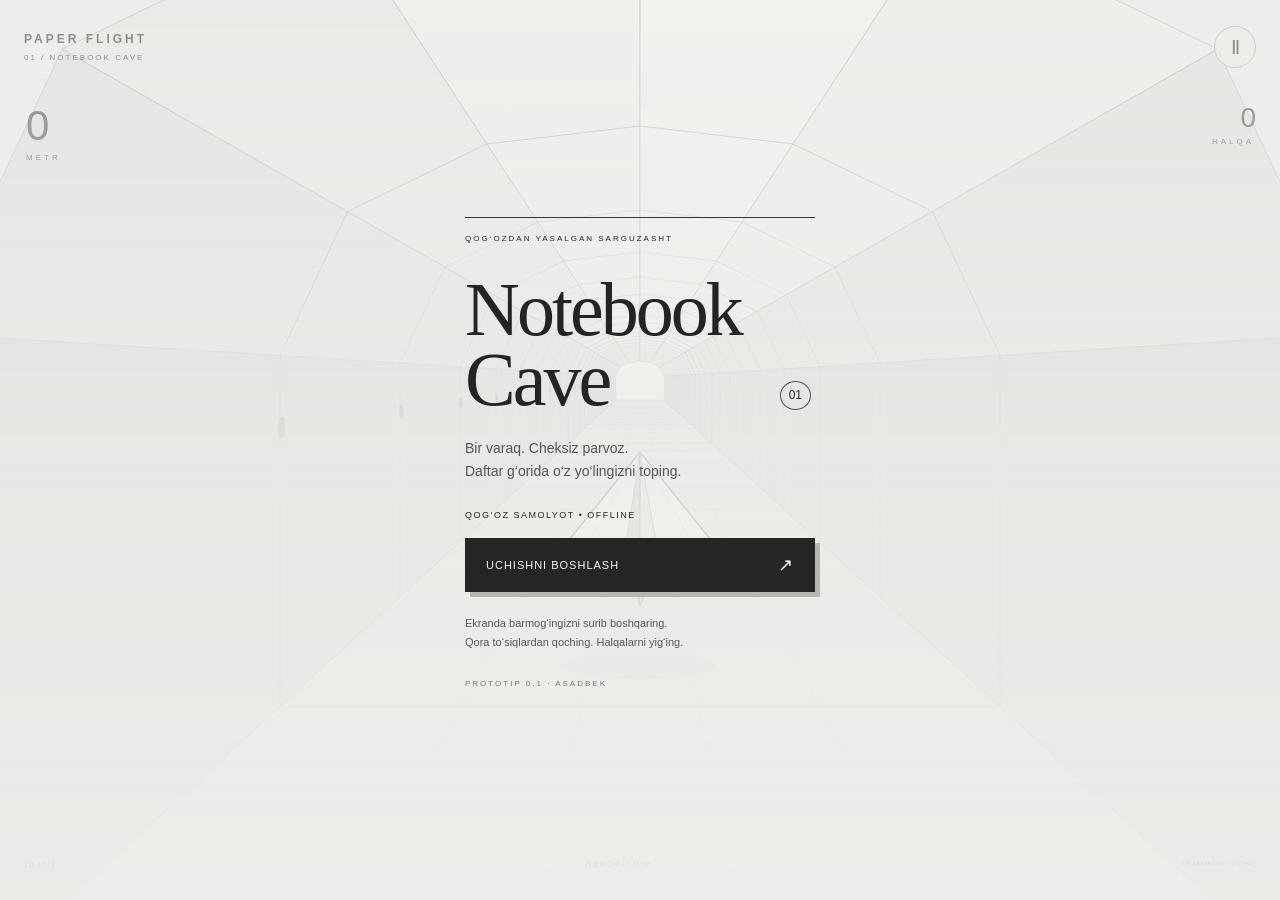
==== notebook/src/main/assets/index.html @ 776c1f05 "Add standalone offline Notebook Cave paper-flight Android prototype" ====
<!doctype html>
<html lang="uz">
<head>
<meta charset="utf-8">
<meta name="viewport" content="width=device-width,initial-scale=1,maximum-scale=1,user-scalable=no,viewport-fit=cover">
<meta http-equiv="Content-Security-Policy" content="default-src 'self'; script-src 'self'; style-src 'self'; img-src 'self' data:; connect-src 'none'">
<title>Notebook Cave</title>
<link rel="stylesheet" href="style.css">
</head>
<body>
<canvas id="world" aria-label="Qog‘oz tunnelda samolyot uchish o‘yini"></canvas>
<header>
  <div class="brand">PAPER FLIGHT <span>01 / NOTEBOOK CAVE</span></div>
  <button id="pause" aria-label="Pauza">Ⅱ</button>
</header>
<section class="hud" aria-label="O‘yin ko‘rsatkichlari">
  <div><strong id="distance">0</strong><span>METR</span></div>
  <div class="right"><strong id="rings">0</strong><span>HALQA</span></div>
</section>
<div id="toast" aria-live="polite"></div>
<footer><span id="speed">18 m/s</span><span id="record">REKORD 0 m</span><button id="quality">TEJAMKOR: O‘CHIQ</button></footer>
<section id="overlay" class="overlay">
  <div class="card">
    <div class="eyebrow">QOG‘OZDAN YASALGAN SARGUZASHT</div>
    <h1 id="title">Notebook<br>Cave<span>01</span></h1>
    <p id="description">Bir varaq. Cheksiz parvoz.<br>Daftar g‘orida o‘z yo‘lingizni toping.</p>
    <div id="result" class="result">QOG‘OZ SAMOLYOT • OFFLINE</div>
    <button id="start" class="primary">UCHISHNI BOSHLASH <span>↗</span></button>
    <p class="help">Ekranda barmog‘ingizni surib boshqaring.<br>Qora to‘siqlardan qoching. Halqalarni yig‘ing.</p>
    <p class="version">PROTOTIP 0.1 · ASADBEK</p>
  </div>
</section>
<script src="engine.js"></script>
<script src="game.js"></script>
</body>
</html>
---- notebook/src/main/assets/style.css ----
*{box-sizing:border-box;-webkit-tap-highlight-color:transparent}html,body{margin:0;width:100%;height:100%;overflow:hidden;background:#eeedeb;color:#242424;font-family:Arial,Helvetica,sans-serif;touch-action:none;user-select:none}canvas{position:fixed;inset:0;width:100%;height:100%}button{font:inherit;color:inherit;cursor:pointer;touch-action:manipulation}header{position:absolute;top:max(26px,env(safe-area-inset-top));left:24px;right:24px;display:flex;justify-content:space-between;align-items:center}.brand{font-size:12px;letter-spacing:3px;font-weight:800}.brand span{display:block;font-size:8px;letter-spacing:2px;font-weight:400;margin-top:7px}#pause{width:42px;height:42px;border:1px solid #aaa;background:#eeedeacc;border-radius:50%;font-size:19px}.hud{position:absolute;top:102px;left:26px;right:26px;display:flex;justify-content:space-between;pointer-events:none}.hud strong{font-size:42px;font-weight:400;letter-spacing:-2px;font-variant-numeric:tabular-nums}.hud span{display:block;font-size:8px;letter-spacing:3px;margin-top:3px}.hud .right{text-align:right}.hud .right strong{font-size:28px}footer{position:absolute;bottom:max(23px,env(safe-area-inset-bottom));left:23px;right:23px;display:flex;justify-content:space-between;align-items:center;gap:8px;font-size:9px;letter-spacing:1px}#quality{border:0;border-bottom:1px solid #999;padding:8px 0;background:transparent;font-size:8px}.overlay{position:absolute;inset:0;display:grid;place-items:center;background:linear-gradient(#eeedeb80,#eeedebd9 50%,#eeedebee);padding:24px}.overlay[hidden]{display:none}.card{width:min(100%,350px);padding-top:15px}.eyebrow{font-size:8px;letter-spacing:2px;border-top:1px solid #353535;padding-top:16px}h1{font-family:Georgia,serif;font-weight:400;font-size:clamp(48px,14vw,76px);line-height:.92;letter-spacing:-3px;margin:32px 0 22px;position:relative}h1 span{font-family:Arial,sans-serif;font-size:12px;letter-spacing:0;position:absolute;right:4px;bottom:5px;border:1px solid #555;padding:8px;border-radius:50%}p{font-size:14px;line-height:1.7;color:#555}.result{margin:26px 0 18px;font-size:9px;letter-spacing:1.5px}.primary{width:100%;border:0;background:#252525;color:#f8f8f8;text-align:left;padding:21px;font-size:11px;letter-spacing:1px;box-shadow:5px 5px 0 #b7b6b2}.primary span{float:right;font-size:18px;line-height:12px}.help{font-size:11px;margin-top:22px}.version{font-size:8px;letter-spacing:2px;margin-top:25px;color:#777}#toast{position:absolute;top:30%;left:0;right:0;text-align:center;font-size:13px;font-weight:bold;letter-spacing:2px;pointer-events:none;opacity:0;transition:opacity .2s}@media(max-height:600px){h1{font-size:42px;margin:15px 0}.card{padding:0}.result{margin:10px 0}.help{margin:12px 0}.version{margin:10px 0}.primary{padding:15px}}
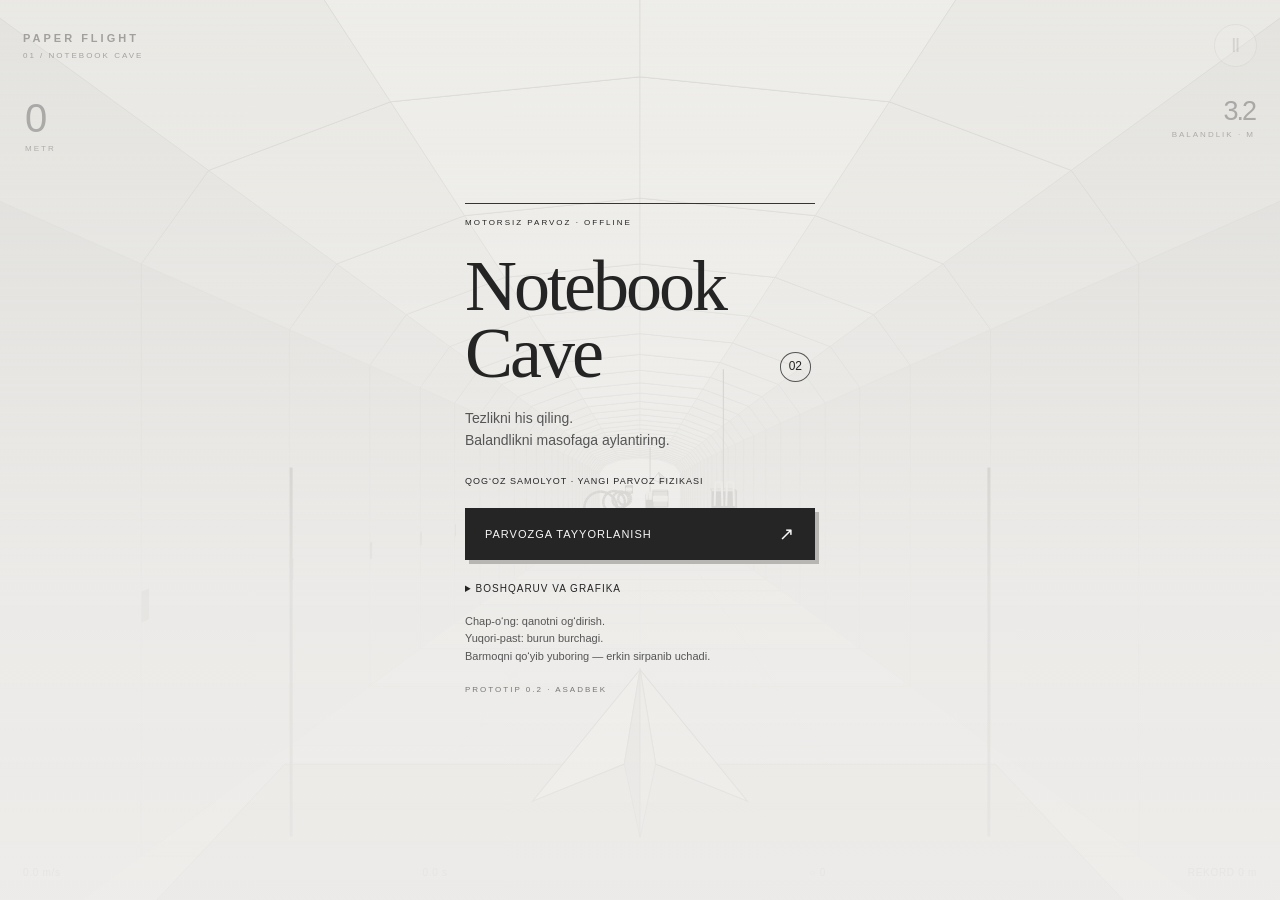
==== commit aace4e32: "Model unpowered paper flight with launch, bank/pitch controls, stall and landings" ====
--- a/notebook/src/main/assets/index.html
+++ b/notebook/src/main/assets/index.html
@@ -1,36 +1,30 @@
 <!doctype html>
-<html lang="uz">
-<head>
+<html lang="uz"><head>
 <meta charset="utf-8">
 <meta name="viewport" content="width=device-width,initial-scale=1,maximum-scale=1,user-scalable=no,viewport-fit=cover">
 <meta http-equiv="Content-Security-Policy" content="default-src 'self'; script-src 'self'; style-src 'self'; img-src 'self' data:; connect-src 'none'">
-<title>Notebook Cave</title>
-<link rel="stylesheet" href="style.css">
-</head>
-<body>
-<canvas id="world" aria-label="Qog‘oz tunnelda samolyot uchish o‘yini"></canvas>
-<header>
-  <div class="brand">PAPER FLIGHT <span>01 / NOTEBOOK CAVE</span></div>
-  <button id="pause" aria-label="Pauza">Ⅱ</button>
-</header>
-<section class="hud" aria-label="O‘yin ko‘rsatkichlari">
-  <div><strong id="distance">0</strong><span>METR</span></div>
-  <div class="right"><strong id="rings">0</strong><span>HALQA</span></div>
-</section>
-<div id="toast" aria-live="polite"></div>
-<footer><span id="speed">18 m/s</span><span id="record">REKORD 0 m</span><button id="quality">TEJAMKOR: O‘CHIQ</button></footer>
-<section id="overlay" class="overlay">
-  <div class="card">
-    <div class="eyebrow">QOG‘OZDAN YASALGAN SARGUZASHT</div>
-    <h1 id="title">Notebook<br>Cave<span>01</span></h1>
-    <p id="description">Bir varaq. Cheksiz parvoz.<br>Daftar g‘orida o‘z yo‘lingizni toping.</p>
-    <div id="result" class="result">QOG‘OZ SAMOLYOT • OFFLINE</div>
-    <button id="start" class="primary">UCHISHNI BOSHLASH <span>↗</span></button>
-    <p class="help">Ekranda barmog‘ingizni surib boshqaring.<br>Qora to‘siqlardan qoching. Halqalarni yig‘ing.</p>
-    <p class="version">PROTOTIP 0.1 · ASADBEK</p>
-  </div>
-</section>
-<script src="engine.js"></script>
-<script src="game.js"></script>
-</body>
-</html>
+<title>Notebook Cave</title><link rel="stylesheet" href="style.css">
+</head><body>
+<canvas id="world" aria-label="Qog‘oz samolyot parvozi"></canvas>
+<header><div class="brand">PAPER FLIGHT<span>01 / NOTEBOOK CAVE</span></div><button id="pause" aria-label="Pauza">Ⅱ</button></header>
+<section class="hud"><div><strong id="distance">0</strong><span>METR</span></div><div class="right"><strong id="altitude">3.2</strong><span>BALANDLIK · M</span></div></section>
+<div id="warning" role="status"></div><div id="toast" aria-live="polite"></div>
+<div id="launch-panel" hidden><span class="eyebrow">01 — UCHIRISH</span><h2>Torting. Nishonlang. Uchiring.</h2><p>Doirani pastga tortib, qo‘yib yuboring.<br>Yon tomonga surish uchirish yo‘nalishini o‘zgartiradi.</p><div id="pull-zone"><div id="pull-knob">↓</div></div><div class="launch-stats"><span id="power">KUCH 0%</span><span id="angle">BURCHAK 6°</span></div><input id="launch-angle" aria-label="Uchirish burchagi" type="range" min="-5" max="20" value="6"><span class="small">Uchirish burchagi</span></div>
+<div id="stick" hidden><span></span><i></i></div>
+<div id="hint" hidden>EKRANDA SURING · QANOTNI OG‘DIRING</div>
+<footer><span id="speed">0.0 m/s</span><span id="time">0.0 s</span><span id="rings">○ 0</span><span id="record">REKORD 0 m</span></footer>
+<section id="overlay" class="overlay"><div class="card">
+<div class="eyebrow">MOTORSIZ PARVOZ · OFFLINE</div>
+<h1 id="title">Notebook<br>Cave<span>02</span></h1>
+<p id="description">Tezlikni his qiling.<br>Balandlikni masofaga aylantiring.</p>
+<div id="result" class="result">QOG‘OZ SAMOLYOT · YANGI PARVOZ FIZIKASI</div>
+<button id="start" class="primary">PARVOZGA TAYYORLANISH <span>↗</span></button>
+<button id="restart" class="secondary" hidden>YANGI PARVOZ</button>
+<details id="settings"><summary>BOSHQARUV VA GRAFIKA</summary>
+<label>Sezgirlik <output id="sensitivity-value">1.0×</output><input id="sensitivity" type="range" min="50" max="150" value="100"></label>
+<label class="check"><input id="invert" type="checkbox"> Pilot boshqaruvi: pastga tortish — burun yuqoriga</label>
+<button id="quality">TEJAMKOR REJIM: O‘CHIQ</button></details>
+<p id="help" class="help">Chap-o‘ng: qanotni og‘dirish.<br>Yuqori-past: burun burchagi.<br>Barmoqni qo‘yib yuboring — erkin sirpanib uchadi.</p>
+<p class="version">PROTOTIP 0.2 · ASADBEK</p>
+</div></section>
+<script src="engine.js"></script><script src="game.js"></script></body></html>
--- a/notebook/src/main/assets/style.css
+++ b/notebook/src/main/assets/style.css
@@ -1 +1 @@
-*{box-sizing:border-box;-webkit-tap-highlight-color:transparent}html,body{margin:0;width:100%;height:100%;overflow:hidden;background:#eeedeb;color:#242424;font-family:Arial,Helvetica,sans-serif;touch-action:none;user-select:none}canvas{position:fixed;inset:0;width:100%;height:100%}button{font:inherit;color:inherit;cursor:pointer;touch-action:manipulation}header{position:absolute;top:max(26px,env(safe-area-inset-top));left:24px;right:24px;display:flex;justify-content:space-between;align-items:center}.brand{font-size:12px;letter-spacing:3px;font-weight:800}.brand span{display:block;font-size:8px;letter-spacing:2px;font-weight:400;margin-top:7px}#pause{width:42px;height:42px;border:1px solid #aaa;background:#eeedeacc;border-radius:50%;font-size:19px}.hud{position:absolute;top:102px;left:26px;right:26px;display:flex;justify-content:space-between;pointer-events:none}.hud strong{font-size:42px;font-weight:400;letter-spacing:-2px;font-variant-numeric:tabular-nums}.hud span{display:block;font-size:8px;letter-spacing:3px;margin-top:3px}.hud .right{text-align:right}.hud .right strong{font-size:28px}footer{position:absolute;bottom:max(23px,env(safe-area-inset-bottom));left:23px;right:23px;display:flex;justify-content:space-between;align-items:center;gap:8px;font-size:9px;letter-spacing:1px}#quality{border:0;border-bottom:1px solid #999;padding:8px 0;background:transparent;font-size:8px}.overlay{position:absolute;inset:0;display:grid;place-items:center;background:linear-gradient(#eeedeb80,#eeedebd9 50%,#eeedebee);padding:24px}.overlay[hidden]{display:none}.card{width:min(100%,350px);padding-top:15px}.eyebrow{font-size:8px;letter-spacing:2px;border-top:1px solid #353535;padding-top:16px}h1{font-family:Georgia,serif;font-weight:400;font-size:clamp(48px,14vw,76px);line-height:.92;letter-spacing:-3px;margin:32px 0 22px;position:relative}h1 span{font-family:Arial,sans-serif;font-size:12px;letter-spacing:0;position:absolute;right:4px;bottom:5px;border:1px solid #555;padding:8px;border-radius:50%}p{font-size:14px;line-height:1.7;color:#555}.result{margin:26px 0 18px;font-size:9px;letter-spacing:1.5px}.primary{width:100%;border:0;background:#252525;color:#f8f8f8;text-align:left;padding:21px;font-size:11px;letter-spacing:1px;box-shadow:5px 5px 0 #b7b6b2}.primary span{float:right;font-size:18px;line-height:12px}.help{font-size:11px;margin-top:22px}.version{font-size:8px;letter-spacing:2px;margin-top:25px;color:#777}#toast{position:absolute;top:30%;left:0;right:0;text-align:center;font-size:13px;font-weight:bold;letter-spacing:2px;pointer-events:none;opacity:0;transition:opacity .2s}@media(max-height:600px){h1{font-size:42px;margin:15px 0}.card{padding:0}.result{margin:10px 0}.help{margin:12px 0}.version{margin:10px 0}.primary{padding:15px}}
+*{box-sizing:border-box;-webkit-tap-highlight-color:transparent}html,body{margin:0;width:100%;height:100%;overflow:hidden;background:#ecebe7;color:#242424;font-family:Arial,Helvetica,sans-serif;touch-action:none;user-select:none}button,input,summary{touch-action:manipulation}button{font:inherit;color:inherit;cursor:pointer}button:disabled{opacity:.3;cursor:default}[hidden]{display:none!important}canvas{position:fixed;inset:0;width:100%;height:100%}header{position:absolute;top:max(24px,env(safe-area-inset-top));left:23px;right:23px;display:flex;justify-content:space-between;align-items:center;pointer-events:none}.brand{font-size:11px;letter-spacing:3px;font-weight:800}.brand span{display:block;font-size:8px;letter-spacing:2px;font-weight:400;margin-top:7px}#pause{pointer-events:auto;width:43px;height:43px;border:1px solid #888;background:#eeedebd9;border-radius:50%;font-size:19px}.hud{position:absolute;top:96px;left:25px;right:25px;display:flex;justify-content:space-between;pointer-events:none}.hud strong{font-size:40px;font-weight:400;letter-spacing:-2px;font-variant-numeric:tabular-nums}.hud span{display:block;font-size:8px;letter-spacing:2px;margin-top:3px}.hud .right{text-align:right}.hud .right strong{font-size:27px}footer{position:absolute;bottom:max(22px,env(safe-area-inset-bottom));left:23px;right:23px;display:flex;justify-content:space-between;gap:7px;font-size:10px;letter-spacing:.7px;pointer-events:none}.overlay{position:absolute;inset:0;display:grid;place-items:center;background:linear-gradient(#eeedeb99,#eeedebed 65%,#eeedebf5);padding:24px;overflow:auto;touch-action:pan-y}.card{width:min(100%,350px)}.eyebrow{font-size:8px;letter-spacing:2px;border-top:1px solid #353535;padding-top:14px}h1{font-family:Georgia,serif;font-weight:400;font-size:clamp(44px,14vw,72px);line-height:.93;letter-spacing:-3px;margin:26px 0 20px;position:relative}h1 span{font-family:Arial,sans-serif;font-size:12px;letter-spacing:0;position:absolute;right:4px;bottom:5px;border:1px solid #555;padding:8px;border-radius:50%}p{font-size:14px;line-height:1.6;color:#555}.result{margin:23px 0 18px;font-size:9px;letter-spacing:1px;line-height:1.7}.primary{width:100%;border:0;background:#252525;color:#f8f8f8;text-align:left;padding:20px;font-size:11px;letter-spacing:1px;box-shadow:4px 4px 0 #b7b6b2}.primary span{float:right;font-size:18px;line-height:12px}.secondary{width:100%;border:1px solid #999;background:none;padding:12px;margin-top:14px;font-size:10px}.help{font-size:11px;margin:19px 0}.version{font-size:8px;letter-spacing:2px;color:#777;margin:17px 0 0}details{margin-top:23px;font-size:10px}summary{cursor:pointer;letter-spacing:1px}details label{display:block;margin-top:17px;font-size:11px}output{float:right}input[type=range]{width:100%;accent-color:#333;margin:14px 0 0;height:20px}input[type=checkbox]{accent-color:#333}.check{line-height:1.7}#quality{border:1px solid #aaa;background:none;padding:10px;margin-top:15px;width:100%;font-size:10px}#warning,#toast{position:absolute;top:23%;left:0;right:0;text-align:center;font-size:11px;letter-spacing:1.5px;pointer-events:none}#warning:not(:empty){background:#272727;color:white;padding:9px 12px;margin:0 30px}#toast{top:31%;font-size:15px;font-weight:bold;opacity:0}#launch-panel{position:absolute;bottom:72px;left:24px;right:24px;text-align:center;background:#efeee9ed;padding:18px 20px;border:1px solid #aaa;max-width:430px;margin:auto}#launch-panel .eyebrow{border:0}#launch-panel h2{font-family:Georgia,serif;font-size:22px;font-weight:400;margin:12px 0}#launch-panel p{font-size:10px;line-height:1.6;margin:8px 0}#pull-zone{height:118px;position:relative;touch-action:none;margin-top:9px;background:repeating-linear-gradient(0deg,transparent,transparent 22px,#ccc 23px,transparent 24px);border-left:1px dashed #aaa;border-right:1px dashed #aaa}#pull-knob{position:absolute;width:43px;height:43px;left:calc(50% - 21px);top:0;background:#292929;color:white;border-radius:50%;display:grid;place-items:center;font-size:21px;pointer-events:none}.launch-stats{display:flex;justify-content:space-between;font-size:9px;letter-spacing:1px;margin-top:12px}.small{font-size:9px;color:#666}#stick{position:absolute;width:116px;height:116px;border:1px solid #5558;border-radius:50%;background:#eee3;pointer-events:none}#stick span{position:absolute;width:4px;height:4px;left:55px;top:55px;background:#333;border-radius:50%}#stick i{position:absolute;width:38px;height:38px;left:38px;top:38px;border:1px solid #333;border-radius:50%;background:#3336}#hint{position:absolute;bottom:61px;left:0;right:0;text-align:center;font-size:8px;letter-spacing:1px;pointer-events:none}@media(max-height:720px){h1{font-size:49px;margin:18px 0}.result{margin:12px 0}.help{margin:14px 0}details{margin-top:16px}.version{margin-top:12px}#launch-panel{padding:12px;bottom:54px}#launch-panel h2{font-size:19px;margin:8px 0}}
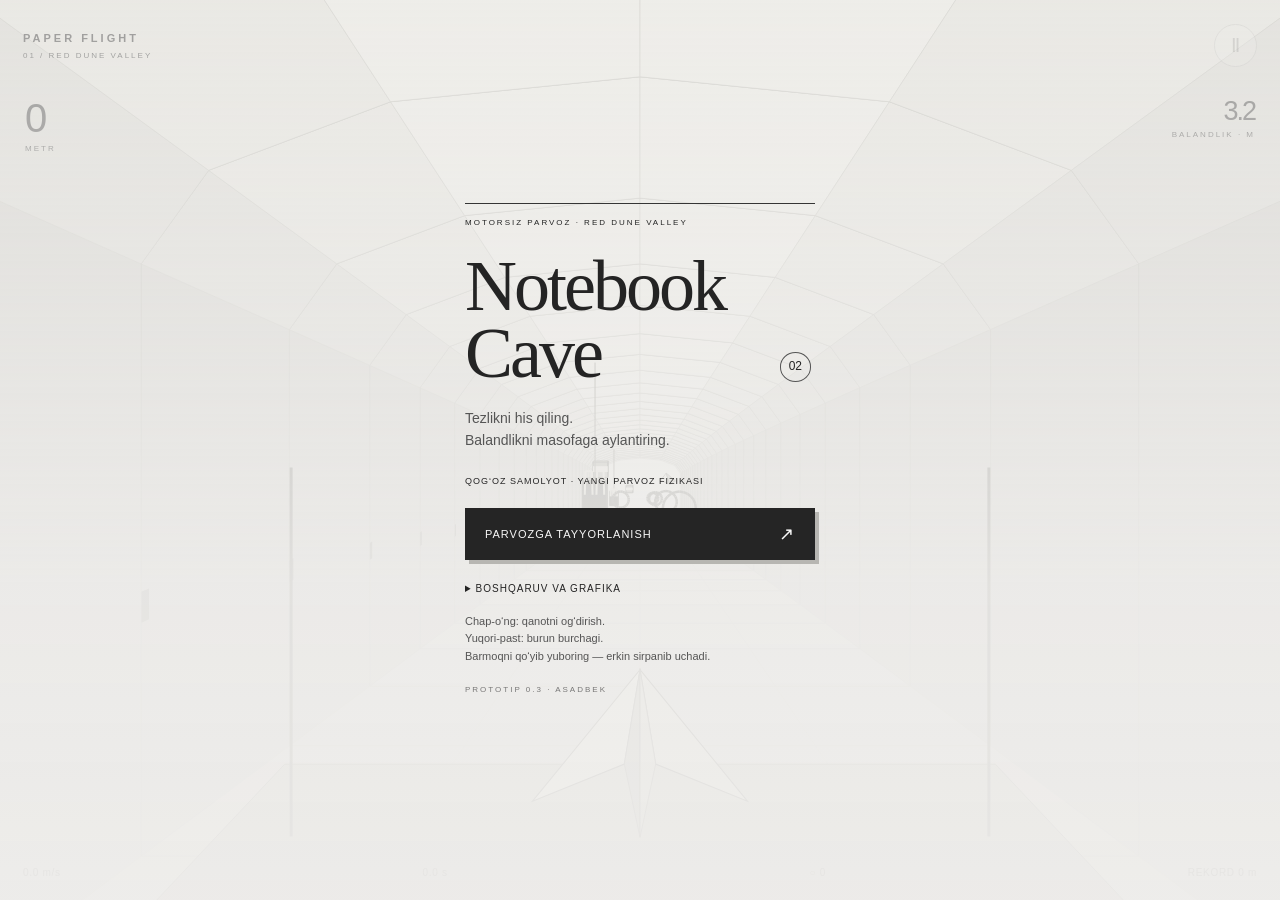
==== commit 7aa57e40: "Add canyon ambience and flight audio" ====
--- a/notebook/src/main/assets/index.html
+++ b/notebook/src/main/assets/index.html
@@ -6,7 +6,7 @@
 <title>Notebook Cave</title><link rel="stylesheet" href="style.css">
 </head><body>
 <canvas id="world" aria-label="Qog‘oz samolyot parvozi"></canvas>
-<header><div class="brand">PAPER FLIGHT<span>01 / NOTEBOOK CAVE</span></div><button id="pause" aria-label="Pauza">Ⅱ</button></header>
+<header><div class="brand">PAPER FLIGHT<span>01 / RED DUNE VALLEY</span></div><button id="pause" aria-label="Pauza">Ⅱ</button></header>
 <section class="hud"><div><strong id="distance">0</strong><span>METR</span></div><div class="right"><strong id="altitude">3.2</strong><span>BALANDLIK · M</span></div></section>
 <div id="warning" role="status"></div><div id="toast" aria-live="polite"></div>
 <div id="launch-panel" hidden><span class="eyebrow">01 — UCHIRISH</span><h2>Torting. Nishonlang. Uchiring.</h2><p>Doirani pastga tortib, qo‘yib yuboring.<br>Yon tomonga surish uchirish yo‘nalishini o‘zgartiradi.</p><div id="pull-zone"><div id="pull-knob">↓</div></div><div class="launch-stats"><span id="power">KUCH 0%</span><span id="angle">BURCHAK 6°</span></div><input id="launch-angle" aria-label="Uchirish burchagi" type="range" min="-5" max="20" value="6"><span class="small">Uchirish burchagi</span></div>
@@ -14,7 +14,7 @@
 <div id="hint" hidden>EKRANDA SURING · QANOTNI OG‘DIRING</div>
 <footer><span id="speed">0.0 m/s</span><span id="time">0.0 s</span><span id="rings">○ 0</span><span id="record">REKORD 0 m</span></footer>
 <section id="overlay" class="overlay"><div class="card">
-<div class="eyebrow">MOTORSIZ PARVOZ · OFFLINE</div>
+<div class="eyebrow">MOTORSIZ PARVOZ · RED DUNE VALLEY</div>
 <h1 id="title">Notebook<br>Cave<span>02</span></h1>
 <p id="description">Tezlikni his qiling.<br>Balandlikni masofaga aylantiring.</p>
 <div id="result" class="result">QOG‘OZ SAMOLYOT · YANGI PARVOZ FIZIKASI</div>
@@ -23,8 +23,8 @@
 <details id="settings"><summary>BOSHQARUV VA GRAFIKA</summary>
 <label>Sezgirlik <output id="sensitivity-value">1.0×</output><input id="sensitivity" type="range" min="50" max="150" value="100"></label>
 <label class="check"><input id="invert" type="checkbox"> Pilot boshqaruvi: pastga tortish — burun yuqoriga</label>
-<button id="quality">TEJAMKOR REJIM: O‘CHIQ</button></details>
+<button id="quality">TEJAMKOR REJIM: O‘CHIQ</button><button id="audio-toggle" type="button">OVOZ: YOQILGAN</button></details>
 <p id="help" class="help">Chap-o‘ng: qanotni og‘dirish.<br>Yuqori-past: burun burchagi.<br>Barmoqni qo‘yib yuboring — erkin sirpanib uchadi.</p>
-<p class="version">PROTOTIP 0.2 · ASADBEK</p>
+<p class="version">PROTOTIP 0.3 · ASADBEK</p>
 </div></section>
-<script src="engine.js"></script><script src="game.js"></script></body></html>
+<script src="engine.js"></script><script src="audio.js"></script><script src="game.js"></script></body></html>
--- a/notebook/src/main/assets/style.css
+++ b/notebook/src/main/assets/style.css
@@ -1 +1,3 @@
 *{box-sizing:border-box;-webkit-tap-highlight-color:transparent}html,body{margin:0;width:100%;height:100%;overflow:hidden;background:#ecebe7;color:#242424;font-family:Arial,Helvetica,sans-serif;touch-action:none;user-select:none}button,input,summary{touch-action:manipulation}button{font:inherit;color:inherit;cursor:pointer}button:disabled{opacity:.3;cursor:default}[hidden]{display:none!important}canvas{position:fixed;inset:0;width:100%;height:100%}header{position:absolute;top:max(24px,env(safe-area-inset-top));left:23px;right:23px;display:flex;justify-content:space-between;align-items:center;pointer-events:none}.brand{font-size:11px;letter-spacing:3px;font-weight:800}.brand span{display:block;font-size:8px;letter-spacing:2px;font-weight:400;margin-top:7px}#pause{pointer-events:auto;width:43px;height:43px;border:1px solid #888;background:#eeedebd9;border-radius:50%;font-size:19px}.hud{position:absolute;top:96px;left:25px;right:25px;display:flex;justify-content:space-between;pointer-events:none}.hud strong{font-size:40px;font-weight:400;letter-spacing:-2px;font-variant-numeric:tabular-nums}.hud span{display:block;font-size:8px;letter-spacing:2px;margin-top:3px}.hud .right{text-align:right}.hud .right strong{font-size:27px}footer{position:absolute;bottom:max(22px,env(safe-area-inset-bottom));left:23px;right:23px;display:flex;justify-content:space-between;gap:7px;font-size:10px;letter-spacing:.7px;pointer-events:none}.overlay{position:absolute;inset:0;display:grid;place-items:center;background:linear-gradient(#eeedeb99,#eeedebed 65%,#eeedebf5);padding:24px;overflow:auto;touch-action:pan-y}.card{width:min(100%,350px)}.eyebrow{font-size:8px;letter-spacing:2px;border-top:1px solid #353535;padding-top:14px}h1{font-family:Georgia,serif;font-weight:400;font-size:clamp(44px,14vw,72px);line-height:.93;letter-spacing:-3px;margin:26px 0 20px;position:relative}h1 span{font-family:Arial,sans-serif;font-size:12px;letter-spacing:0;position:absolute;right:4px;bottom:5px;border:1px solid #555;padding:8px;border-radius:50%}p{font-size:14px;line-height:1.6;color:#555}.result{margin:23px 0 18px;font-size:9px;letter-spacing:1px;line-height:1.7}.primary{width:100%;border:0;background:#252525;color:#f8f8f8;text-align:left;padding:20px;font-size:11px;letter-spacing:1px;box-shadow:4px 4px 0 #b7b6b2}.primary span{float:right;font-size:18px;line-height:12px}.secondary{width:100%;border:1px solid #999;background:none;padding:12px;margin-top:14px;font-size:10px}.help{font-size:11px;margin:19px 0}.version{font-size:8px;letter-spacing:2px;color:#777;margin:17px 0 0}details{margin-top:23px;font-size:10px}summary{cursor:pointer;letter-spacing:1px}details label{display:block;margin-top:17px;font-size:11px}output{float:right}input[type=range]{width:100%;accent-color:#333;margin:14px 0 0;height:20px}input[type=checkbox]{accent-color:#333}.check{line-height:1.7}#quality{border:1px solid #aaa;background:none;padding:10px;margin-top:15px;width:100%;font-size:10px}#warning,#toast{position:absolute;top:23%;left:0;right:0;text-align:center;font-size:11px;letter-spacing:1.5px;pointer-events:none}#warning:not(:empty){background:#272727;color:white;padding:9px 12px;margin:0 30px}#toast{top:31%;font-size:15px;font-weight:bold;opacity:0}#launch-panel{position:absolute;bottom:72px;left:24px;right:24px;text-align:center;background:#efeee9ed;padding:18px 20px;border:1px solid #aaa;max-width:430px;margin:auto}#launch-panel .eyebrow{border:0}#launch-panel h2{font-family:Georgia,serif;font-size:22px;font-weight:400;margin:12px 0}#launch-panel p{font-size:10px;line-height:1.6;margin:8px 0}#pull-zone{height:118px;position:relative;touch-action:none;margin-top:9px;background:repeating-linear-gradient(0deg,transparent,transparent 22px,#ccc 23px,transparent 24px);border-left:1px dashed #aaa;border-right:1px dashed #aaa}#pull-knob{position:absolute;width:43px;height:43px;left:calc(50% - 21px);top:0;background:#292929;color:white;border-radius:50%;display:grid;place-items:center;font-size:21px;pointer-events:none}.launch-stats{display:flex;justify-content:space-between;font-size:9px;letter-spacing:1px;margin-top:12px}.small{font-size:9px;color:#666}#stick{position:absolute;width:116px;height:116px;border:1px solid #5558;border-radius:50%;background:#eee3;pointer-events:none}#stick span{position:absolute;width:4px;height:4px;left:55px;top:55px;background:#333;border-radius:50%}#stick i{position:absolute;width:38px;height:38px;left:38px;top:38px;border:1px solid #333;border-radius:50%;background:#3336}#hint{position:absolute;bottom:61px;left:0;right:0;text-align:center;font-size:8px;letter-spacing:1px;pointer-events:none}@media(max-height:720px){h1{font-size:49px;margin:18px 0}.result{margin:12px 0}.help{margin:14px 0}details{margin-top:16px}.version{margin-top:12px}#launch-panel{padding:12px;bottom:54px}#launch-panel h2{font-size:19px;margin:8px 0}}
+/* Audio control */
+#audio-toggle{border:1px solid #aaa;background:none;padding:10px;margin-top:8px;width:100%;font-size:10px}
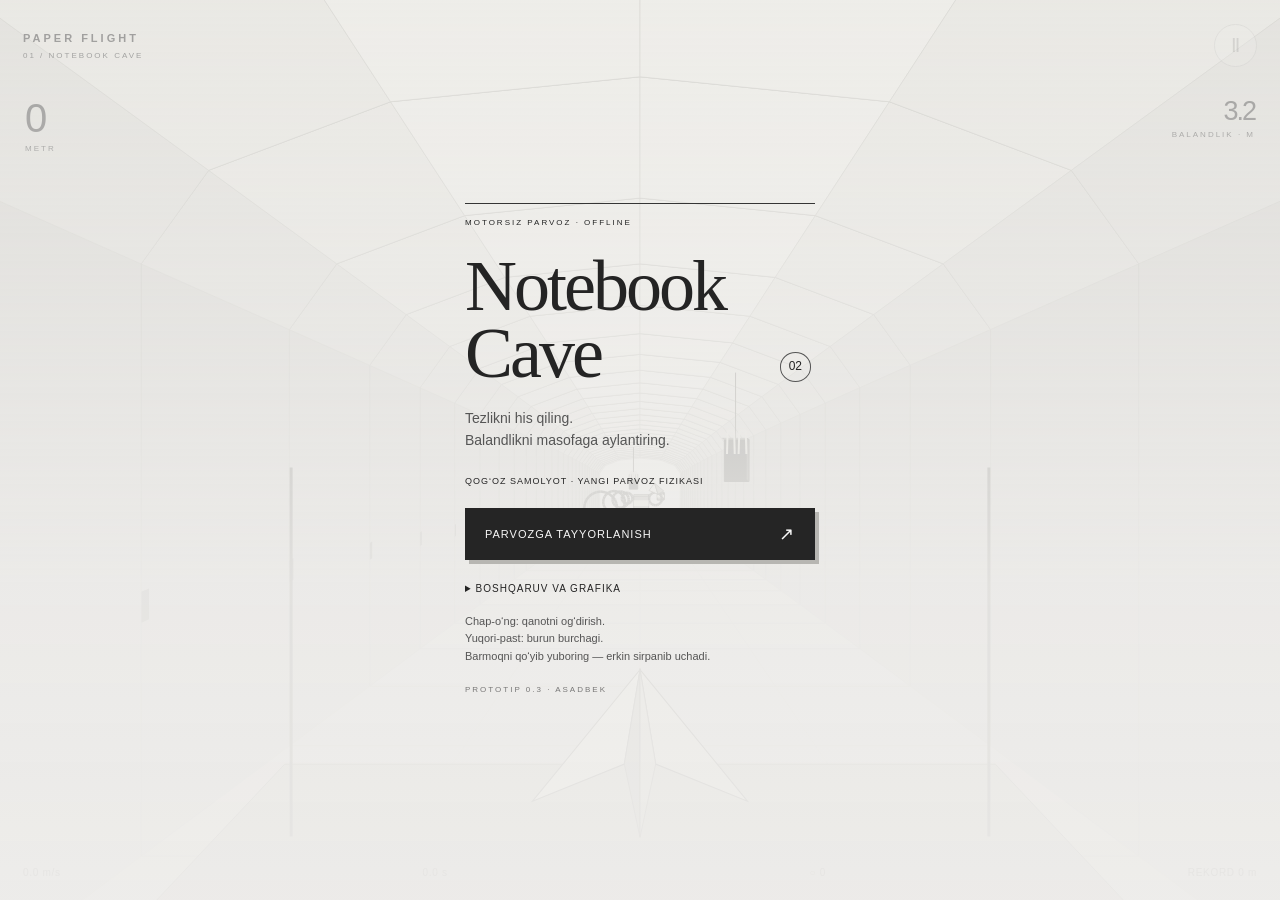
==== commit 4b15d1d3: "Keep prototype labels aligned with current scene" ====
--- a/notebook/src/main/assets/index.html
+++ b/notebook/src/main/assets/index.html
@@ -6,7 +6,7 @@
 <title>Notebook Cave</title><link rel="stylesheet" href="style.css">
 </head><body>
 <canvas id="world" aria-label="Qog‘oz samolyot parvozi"></canvas>
-<header><div class="brand">PAPER FLIGHT<span>01 / RED DUNE VALLEY</span></div><button id="pause" aria-label="Pauza">Ⅱ</button></header>
+<header><div class="brand">PAPER FLIGHT<span>01 / NOTEBOOK CAVE</span></div><button id="pause" aria-label="Pauza">Ⅱ</button></header>
 <section class="hud"><div><strong id="distance">0</strong><span>METR</span></div><div class="right"><strong id="altitude">3.2</strong><span>BALANDLIK · M</span></div></section>
 <div id="warning" role="status"></div><div id="toast" aria-live="polite"></div>
 <div id="launch-panel" hidden><span class="eyebrow">01 — UCHIRISH</span><h2>Torting. Nishonlang. Uchiring.</h2><p>Doirani pastga tortib, qo‘yib yuboring.<br>Yon tomonga surish uchirish yo‘nalishini o‘zgartiradi.</p><div id="pull-zone"><div id="pull-knob">↓</div></div><div class="launch-stats"><span id="power">KUCH 0%</span><span id="angle">BURCHAK 6°</span></div><input id="launch-angle" aria-label="Uchirish burchagi" type="range" min="-5" max="20" value="6"><span class="small">Uchirish burchagi</span></div>
@@ -14,7 +14,7 @@
 <div id="hint" hidden>EKRANDA SURING · QANOTNI OG‘DIRING</div>
 <footer><span id="speed">0.0 m/s</span><span id="time">0.0 s</span><span id="rings">○ 0</span><span id="record">REKORD 0 m</span></footer>
 <section id="overlay" class="overlay"><div class="card">
-<div class="eyebrow">MOTORSIZ PARVOZ · RED DUNE VALLEY</div>
+<div class="eyebrow">MOTORSIZ PARVOZ · OFFLINE</div>
 <h1 id="title">Notebook<br>Cave<span>02</span></h1>
 <p id="description">Tezlikni his qiling.<br>Balandlikni masofaga aylantiring.</p>
 <div id="result" class="result">QOG‘OZ SAMOLYOT · YANGI PARVOZ FIZIKASI</div>
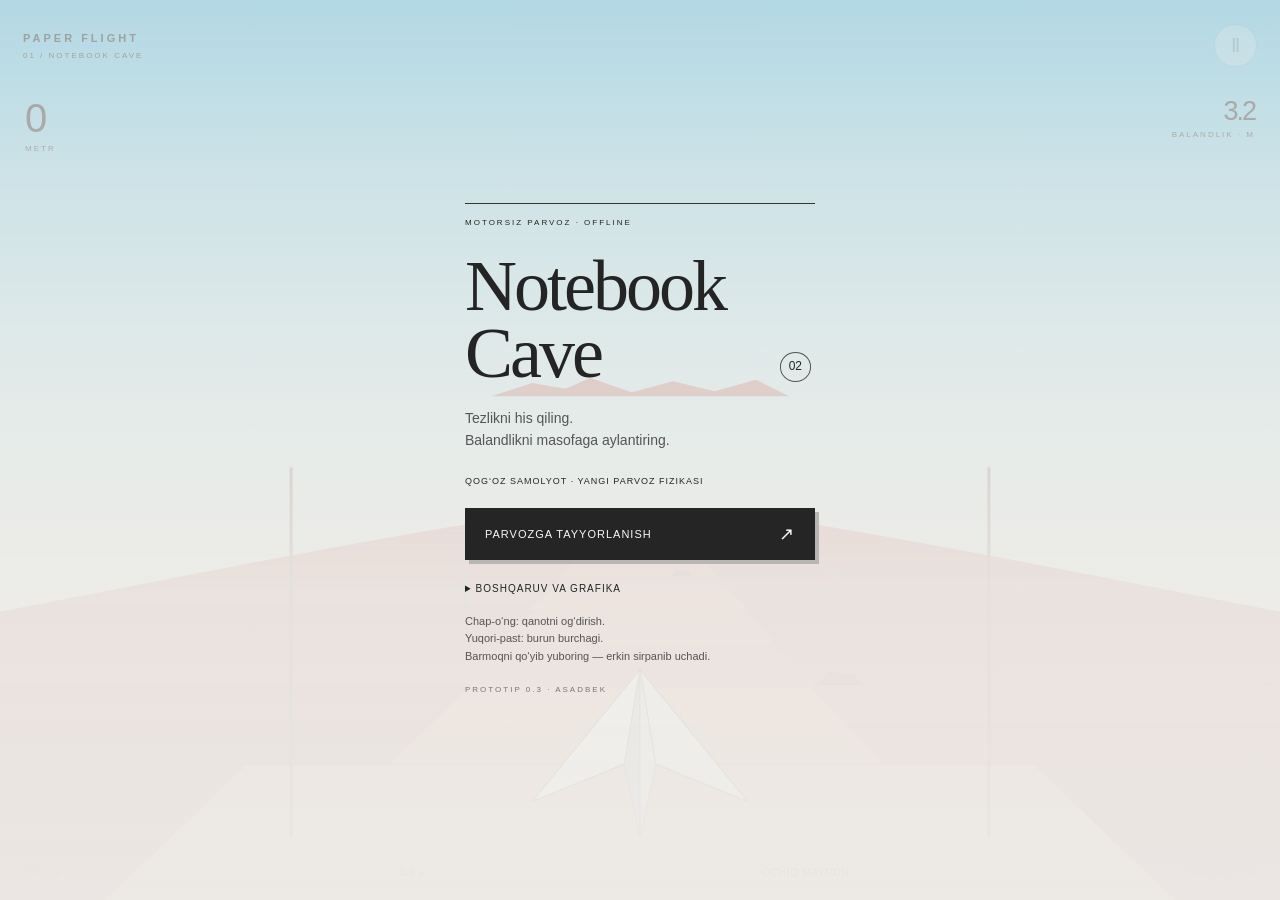
==== commit 9407fe08: "Open Red Dune Valley into a large free-flight map" ====
--- a/notebook/src/main/assets/index.html
+++ b/notebook/src/main/assets/index.html
@@ -12,7 +12,7 @@
 <div id="launch-panel" hidden><span class="eyebrow">01 — UCHIRISH</span><h2>Torting. Nishonlang. Uchiring.</h2><p>Doirani pastga tortib, qo‘yib yuboring.<br>Yon tomonga surish uchirish yo‘nalishini o‘zgartiradi.</p><div id="pull-zone"><div id="pull-knob">↓</div></div><div class="launch-stats"><span id="power">KUCH 0%</span><span id="angle">BURCHAK 6°</span></div><input id="launch-angle" aria-label="Uchirish burchagi" type="range" min="-5" max="20" value="6"><span class="small">Uchirish burchagi</span></div>
 <div id="stick" hidden><span></span><i></i></div>
 <div id="hint" hidden>EKRANDA SURING · QANOTNI OG‘DIRING</div>
-<footer><span id="speed">0.0 m/s</span><span id="time">0.0 s</span><span id="rings">○ 0</span><span id="record">REKORD 0 m</span></footer>
+<footer><span id="speed">0.0 m/s</span><span id="time">0.0 s</span><span id="rings">OCHIQ MAYDON</span><span id="record">REKORD 0 m</span></footer>
 <section id="overlay" class="overlay"><div class="card">
 <div class="eyebrow">MOTORSIZ PARVOZ · OFFLINE</div>
 <h1 id="title">Notebook<br>Cave<span>02</span></h1>
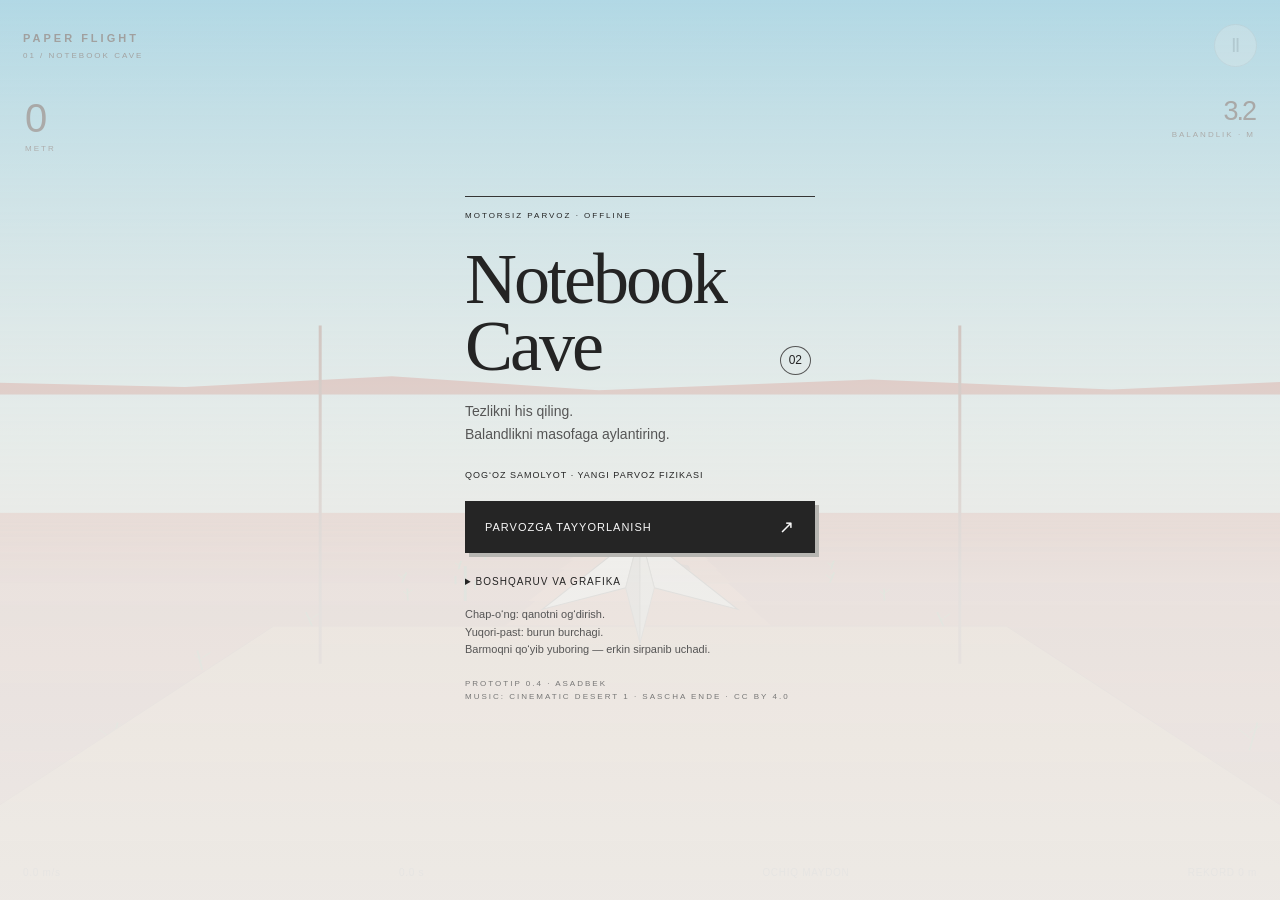
==== commit 4b1c7043: "Add licensed cinematic desert soundtrack" ====
--- a/notebook/src/main/assets/index.html
+++ b/notebook/src/main/assets/index.html
@@ -25,6 +25,6 @@
 <label class="check"><input id="invert" type="checkbox"> Pilot boshqaruvi: pastga tortish — burun yuqoriga</label>
 <button id="quality">TEJAMKOR REJIM: O‘CHIQ</button><button id="audio-toggle" type="button">OVOZ: YOQILGAN</button></details>
 <p id="help" class="help">Chap-o‘ng: qanotni og‘dirish.<br>Yuqori-past: burun burchagi.<br>Barmoqni qo‘yib yuboring — erkin sirpanib uchadi.</p>
-<p class="version">PROTOTIP 0.3 · ASADBEK</p>
+<p class="version">PROTOTIP 0.4 · ASADBEK<br>MUSIC: CINEMATIC DESERT 1 · SASCHA ENDE · CC BY 4.0</p>
 </div></section>
 <script src="engine.js"></script><script src="audio.js"></script><script src="game.js"></script></body></html>
